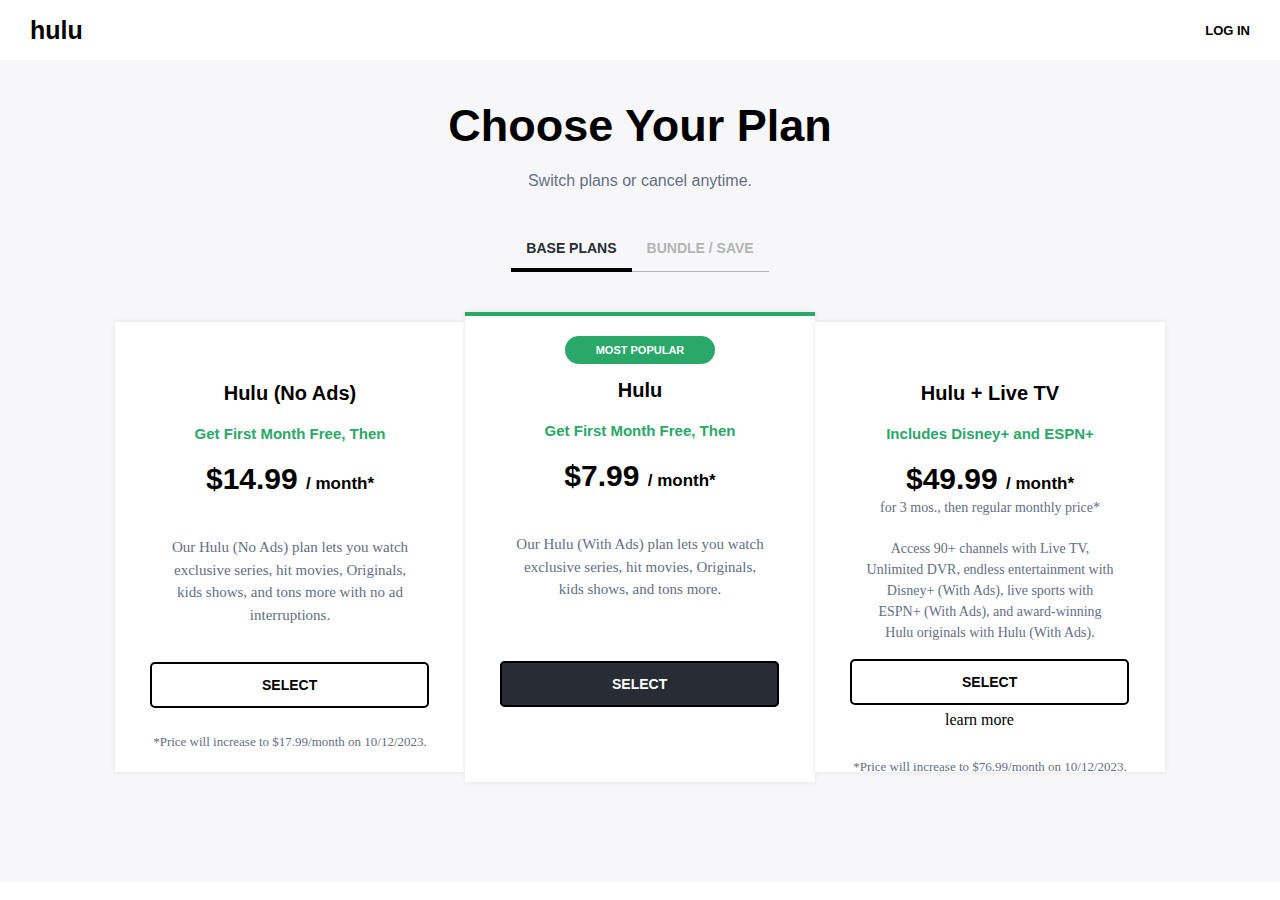
==== signup.html @ f972c16a "alalaye" ====
<!DOCTYPE html>
<html lang="en">
<head>
    <meta charset="UTF-8">
    <meta name="viewport" content="width=device-width, initial-scale=1.0">
    <title>Sign in</title>
    <link rel="stylesheet" href="signup.css">
</head>
<body>
   <header>
    <p>hulu</p>
    <a href="#">LOG IN</a>
   </header>
    
   <div class="main1">
    <h1>Choose Your Plan</h1>
     <p class="switch">Switch plans or cancel anytime.</p>

     <div class="baseplan-div">
        <p class="pa">BASE PLANS</p>
        <P class="pb">BUNDLE / SAVE </P>
     </div>

     <div class="thumbnail-div">
        <div class="thumbnail1">
            <h2>Hulu (No Ads)</h2>
            <p class="green-p">Get First Month Free, Then</p>

            <p class="price-p">$14.99 <span>/ month*</span></p>

            <p class="details-p">Our Hulu (No Ads) plan lets you watch exclusive series, hit movies, Originals, kids shows, and tons more with no ad interruptions.</p>

            <a href="#">SELECT</a>

            <p class="footer-p">*Price will increase to $17.99/month on 10/12/2023.</p>

        </div>

        <div class="thumbnail2">

            <h5>MOST POPULAR</h5>
            <h2>Hulu</h2>
            <p class="green-p">Get First Month Free, Then</p>

            <p class="price-p">$7.99 <span>/ month*</span></p>

            <p class="details-p">Our Hulu (With Ads) plan lets you watch exclusive series, hit movies, Originals, kids shows, and tons more.</p>

            <a href="#">SELECT</a>

            <p class="footer-p">*Price will increase to $17.99/month on 10/12/2023.</p>

        </div>

        <div class="thumbnail3">
            <h2>Hulu + Live TV</h2>
            <p class="green-p">Includes Disney+ and ESPN+</p>

            <p class="price-p">$49.99 <span>/ month*</span></p>

            <p class="details-pp">for 3 mos., then regular monthly price*</p>

            <p class="details-p">Access 90+ channels with Live TV, Unlimited DVR, endless entertainment with Disney+ (With Ads), live sports with ESPN+ (With Ads), and award-winning Hulu originals with Hulu (With Ads).</p>

            <a  href="#" class="btn">SELECT</a>

            <p class="link1" href="#">learn more</p>

            <p class="footer-p">*Price will increase to $76.99/month on 10/12/2023.</p>

        </div>
     </div>

   </div>
</body>
</html>
---- signup.css ----
*{
    box-sizing: border-box;
    margin: 0;
    padding: 0;

}

header{
    display: flex;
    justify-content: space-between;
    align-items: center;
    background-color: white;
  
    height: 60px;
    width: 100%;

}

header p{
    font-size: 25px;
    font-weight: bold;
    padding-left: 30px;
    font-family: Verdana, Geneva, Tahoma, sans-serif;
}

header a{
    font-size: 13px;
    font-weight: bold;
    padding-right: 30px;
    font-family: Verdana, Geneva, Tahoma, sans-serif;
    text-decoration: none;
    color: black;
}



.main1{
    display: flex;
    flex-direction: column;
    align-items: center;
    background-color: #F7F7F9;
    padding-bottom: 100px;
}

.main1 h1{
    font-size: 45px;
    font-family: Verdana, Geneva, Tahoma, sans-serif;
    margin-top: 40px;
}

.main1 .switch{
    font-size: 16px;
    margin-top: 20px;
    color: #636E85;
    font-family: Verdana, Geneva, Tahoma, sans-serif;

}

.baseplan-div{
    display: flex;
    margin-top: 50px;
}


.baseplan-div .pa{
    font-size: 14px;
    color: #272C35;
    font-weight: bold;
    border-bottom: 4px solid black;
    padding-left: 15px;
    padding-right: 15px;
    padding-bottom: 12px;
    font-family: Verdana, Geneva, Tahoma, sans-serif;

}


.baseplan-div .pb{
    font-size: 14px;
    color:rgb(180, 180, 180)    ;
    font-weight: bold;
    border-bottom: 1px solid rgb(180, 180, 180);
    padding-left: 15px;
    padding-right: 15px;
    padding-bottom: 12px;
    font-family: Verdana, Geneva, Tahoma, sans-serif;

}

.thumbnail-div{
    display: flex;
    margin-top: 50px;
}

.thumbnail1{
    width: 350px;
   padding-bottom: 15px;
    background-color: white;
    box-shadow: 0px 0px 5px rgb(228, 227, 227);
    height: 450px;
}

.thumbnail1 h2{
    font-size: 20px;
    font-family: Verdana, Geneva, Tahoma, sans-serif;
    padding-top: 60px;
    text-align: center;
}

.thumbnail1 .green-p{
    color: #29A869;
    font-size: 15px;
    font-family: Verdana, Geneva, Tahoma, sans-serif;
    font-weight: bold;
    text-align: center;
    margin-top: 20px;

}

.thumbnail1 .price-p{
    font-size: 30px;
    font-family: Verdana, Geneva, Tahoma, sans-serif;
    color: black;
    font-weight: bold;
    margin-top: 20px;
    text-align: center;
}

.thumbnail1 .price-p span {
    font-size: 17px;
    font-family:  Tahoma, sans-serif;
    color: black;
    font-weight: bold;
    
   
}


.thumbnail1 .details-p{
    color: #636E85;
    font-size: 15px;
    text-align: center;
    margin-top: 40px;
    padding-left: 50px;
    padding-right: 50px;
    line-height: 1.5;
    margin-bottom: 50px;
}

.thumbnail1 a{
    color: black;
    text-decoration: none;
    font-family: Verdana, Geneva, Tahoma, sans-serif;
    font-size: 14px;
    padding: 13px 110px;
    border: 2px solid black;
    font-weight: bold;
    margin-left: 35px;
    border-radius: 5px;
    cursor: pointer;
   
   
}

.thumbnail1 .footer-p{
    font-size: 13px;
    margin-top: 40px;
    
    text-align: center;
    color: #636E85;
}

.thumbnail2{
    width: 350px;
   padding-bottom: 15px;
    background-color: white;
    box-shadow: 0px 0px 5px rgb(228, 227, 227);
    margin-top: -10px;
    border-top: 4px solid #29A869;
    height: 470px;
}

.thumbnail2 h2{
    font-size: 20px;
    font-family: Verdana, Geneva, Tahoma, sans-serif;
    padding-top: 15px;
    text-align: center;
    
    
}

.thumbnail2 .green-p{
    color: #29A869;
    font-size: 15px;
    font-family: Verdana, Geneva, Tahoma, sans-serif;
    font-weight: bold;
    text-align: center;
    margin-top: 20px;

}

.thumbnail2 h5{
    margin-top: 20px;
    font-size: 11px;
    text-align: center;
    font-family: Verdana, Geneva, Tahoma, sans-serif;
    color: white;
    background-color: #29A869;
   padding: 8px 5px;
   margin-left: 100px;
   width: 150px;
   border-radius: 50px;
}

.thumbnail2 .price-p{
    font-size: 30px;
    font-family: Verdana, Geneva, Tahoma, sans-serif;
    color: black;
    font-weight: bold;
    margin-top: 20px;
    text-align: center;
}

.thumbnail2 .price-p span {
    font-size: 17px;
    font-family:  Tahoma, sans-serif;
    color: black;
    font-weight: bold;
    
   
}


.thumbnail2 .details-p{
    color: #636E85;
    font-size: 15px;
    text-align: center;
    margin-top: 40px;
    padding-left: 50px;
    padding-right: 50px;
    line-height: 1.5;
    margin-bottom: 74px;
}

.thumbnail2 a{
    color: white;
    text-decoration: none;
    font-family: Verdana, Geneva, Tahoma, sans-serif;
    font-size: 14px;
    padding: 13px 110px;
    border: 2px solid black;
    background-color: #272C35;
    font-weight: bold;
    margin-left: 35px;
    border-radius: 5px;
    cursor: pointer;

   
}

.thumbnail2 .footer-p{
    font-size: 13px;
    margin-top: 40px;
    display: none;
    text-align: center;
    color: #636E85;
}


.thumbnail3{
    width: 350px;
   padding-bottom: 15px;
    background-color: white;
    box-shadow: 0px 0px 5px rgb(228, 227, 227);
    height: 450px;
}

.thumbnail3 h2{
    font-size: 20px;
    font-family: Verdana, Geneva, Tahoma, sans-serif;
    padding-top: 60px;
    text-align: center;
}

.thumbnail3 .green-p{
    color: #29A869;
    font-size: 15px;
    font-family: Verdana, Geneva, Tahoma, sans-serif;
    font-weight: bold;
    text-align: center;
    margin-top: 20px;

}

.thumbnail3 .price-p{
    font-size: 30px;
    font-family: Verdana, Geneva, Tahoma, sans-serif;
    color: black;
    font-weight: bold;
    margin-top: 20px;
    text-align: center;
    margin-bottom: 0px;
}

.thumbnail3 .price-p span {
    font-size: 17px;
    font-family:  Tahoma, sans-serif;
    color: black;
    font-weight: bold;
    
   
}


.thumbnail3 .details-p{
    color: #636E85;
    font-size: 14px;
    text-align: center;
    margin-top: 20px;
    padding-left: 50px;
    padding-right: 50px;
    line-height: 1.5;
    margin-bottom: 30px;
}

.thumbnail3 .details-pp{
    color: #636E85;
    font-size: 14px;
    text-align: center;
    margin-top: 1px;
    padding-top: 0px;
    padding-left: 50px;
    padding-right: 50px;
    line-height: 1.5;
    margin-bottom: 10px;
}

.link1{
    text-decoration: none;
    padding-left: 130px;
    margin-top: 20px;
    margin-bottom: 0px;
    
    
}


.thumbnail3 .btn{
    color: black;
    text-decoration: none;
    font-family: Verdana, Geneva, Tahoma, sans-serif;
    font-size: 14px;
    padding: 13px 110px;
    border: 2px solid black;
    font-weight: bold;
    margin-left: 35px;
    border-radius: 5px;
    cursor: pointer;
    margin-bottom: 0px;
   
}
.thumbnail3 .footer-p{
    font-size: 13px;
    margin-top: 30px;
    
    text-align: center;
    color: #636E85;
}
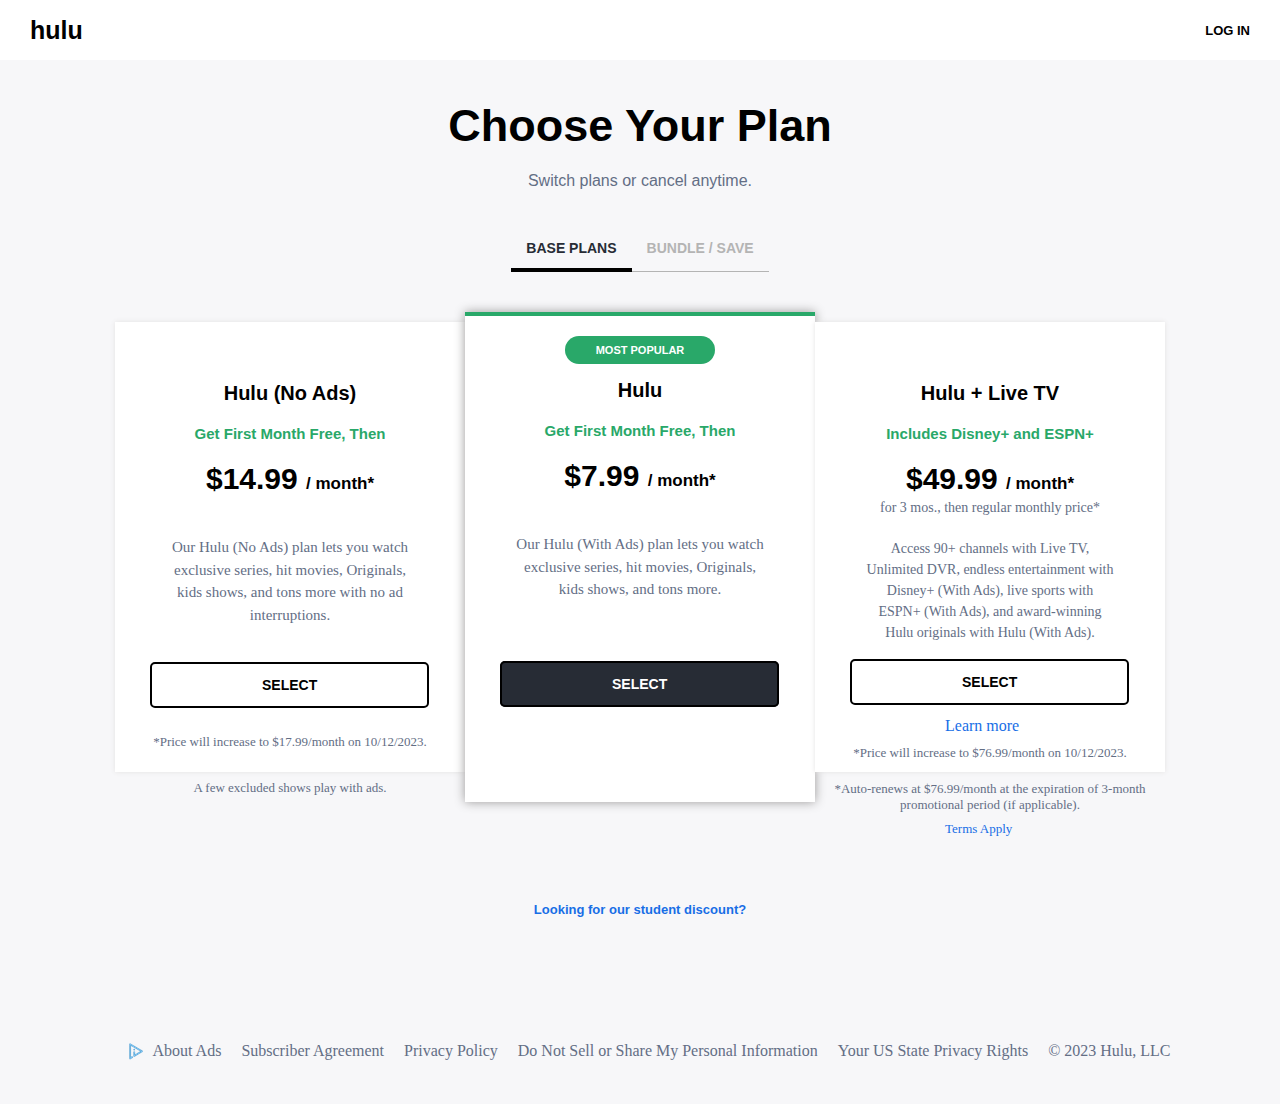
==== commit b7df55a6: "Improvement" ====
--- a/signup.html
+++ b/signup.html
@@ -34,6 +34,8 @@
 
             <p class="footer-p">*Price will increase to $17.99/month on 10/12/2023.</p>
 
+            <p class="footer-pp">A few excluded shows play with ads.</p>
+
         </div>
 
         <div class="thumbnail2">
@@ -64,13 +66,29 @@
 
             <a  href="#" class="btn">SELECT</a>
 
-            <p class="link1" href="#">learn more</p>
+            <p class="link1" href="#">Learn more</p>
 
             <p class="footer-p">*Price will increase to $76.99/month on 10/12/2023.</p>
 
+            <p class="footer-pp">*Auto-renews at $76.99/month at the expiration of 3-month promotional period (if applicable).</p>
+
+            <p class="link12" href="#">Terms Apply</p>
         </div>
      </div>
+     <p class="middle">Looking for our student discount?</p>
+   </div>
 
-   </div>
+   
+    
+    <div class="footer-links">
+    <a style="display: flex; align-items: center; justify-content: center;" href="#"><span style="margin-right: 9px; margin-top: 5px;"><img src="Images/footer-icon-image.png" alt=""></span>About Ads</a>
+    <a href="#">Subscriber Agreement</a>
+    <a href="#">Privacy Policy</a>
+    <a href="#">Do Not Sell or Share My Personal Information</a>
+    <a href="#">Your US State Privacy Rights</a>
+    <a href="#">© 2023 Hulu, LLC</a>
+    </div>
+    
+   
 </body>
 </html>--- a/signup.css
+++ b/signup.css
@@ -148,6 +148,9 @@
     margin-bottom: 50px;
 }
 
+
+
+
 .thumbnail1 a{
     color: black;
     text-decoration: none;
@@ -170,15 +173,24 @@
     text-align: center;
     color: #636E85;
 }
+
+.thumbnail1 .footer-pp{
+    font-size: 13px;
+    margin-top: 30px;
+    
+    text-align: center;
+    color: #636E85;
+}
+
 
 .thumbnail2{
     width: 350px;
    padding-bottom: 15px;
     background-color: white;
-    box-shadow: 0px 0px 5px rgb(228, 227, 227);
+    box-shadow: 0px 0px 10px rgb(153, 152, 152);
     margin-top: -10px;
     border-top: 4px solid #29A869;
-    height: 470px;
+    height: 490px;
 }
 
 .thumbnail2 h2{
@@ -339,8 +351,10 @@
 .link1{
     text-decoration: none;
     padding-left: 130px;
-    margin-top: 20px;
+    margin-top: 26px;
     margin-bottom: 0px;
+    color: #176EE6;
+    cursor: pointer;
     
     
 }
@@ -362,15 +376,99 @@
 }
 .thumbnail3 .footer-p{
     font-size: 13px;
-    margin-top: 30px;
-    
-    text-align: center;
-    color: #636E85;
-}
-
-
-
-
-
-
-
+    margin-top: 10px;
+    
+    text-align: center;
+    color: #636E85;
+}
+
+.thumbnail3 .footer-pp{
+    font-size: 13px;
+    margin-top: 20px;
+    
+    text-align: center;
+    color: #636E85;
+}
+
+.link12{
+    text-decoration: none;
+    font-size: 13px;
+    padding-left: 130px;
+    margin-top: 8px;
+    margin-bottom: 0px;
+    color: #176EE6;
+    cursor: pointer;
+    
+    
+}
+
+
+.middle{
+    color: #176EE6;
+    margin-top: 100px;
+    font-size: 13px;
+   font-family: Verdana, Geneva, Tahoma, sans-serif;
+   font-weight: bold;
+}
+
+.footer-links{
+    display: flex;
+    flex-direction: row;
+    /* background-color: #F7F7F9; */
+    background-color: #F7F7F9;
+    align-items: center;
+    justify-content: center;
+    padding-bottom: 40px;
+}
+
+.footer-links a{
+    text-decoration: none;
+    font-size: 16px;
+    margin-top: 20px;
+    margin-left: 20px;
+    
+    text-align: center;
+    color: #636E85;
+}
+
+
+@media (max-width: 475px) {
+    .main1{
+        overflow-x: hidden;
+    }
+
+    .main1 h1{
+        font-size: 25px;
+        font-family: Verdana, Geneva, Tahoma, sans-serif;
+        margin-top: 40px;
+        font-weight: bold;
+    }
+
+    .footer-links{
+        overflow-x: hidden;
+        display: block;
+        align-items: center;
+        text-align: center;
+        padding-left: 35px;
+        padding-right: 35px;
+    }
+
+    .footer-links a{
+        text-decoration: none;
+        font-size: 14px;
+       line-height: 2.0;
+        margin-left: 20px;
+        font-family: Verdana, Geneva, Tahoma, sans-serif;
+        text-align: center;
+        color: #636E85;
+    }
+    
+}
+
+
+
+
+
+
+
+
